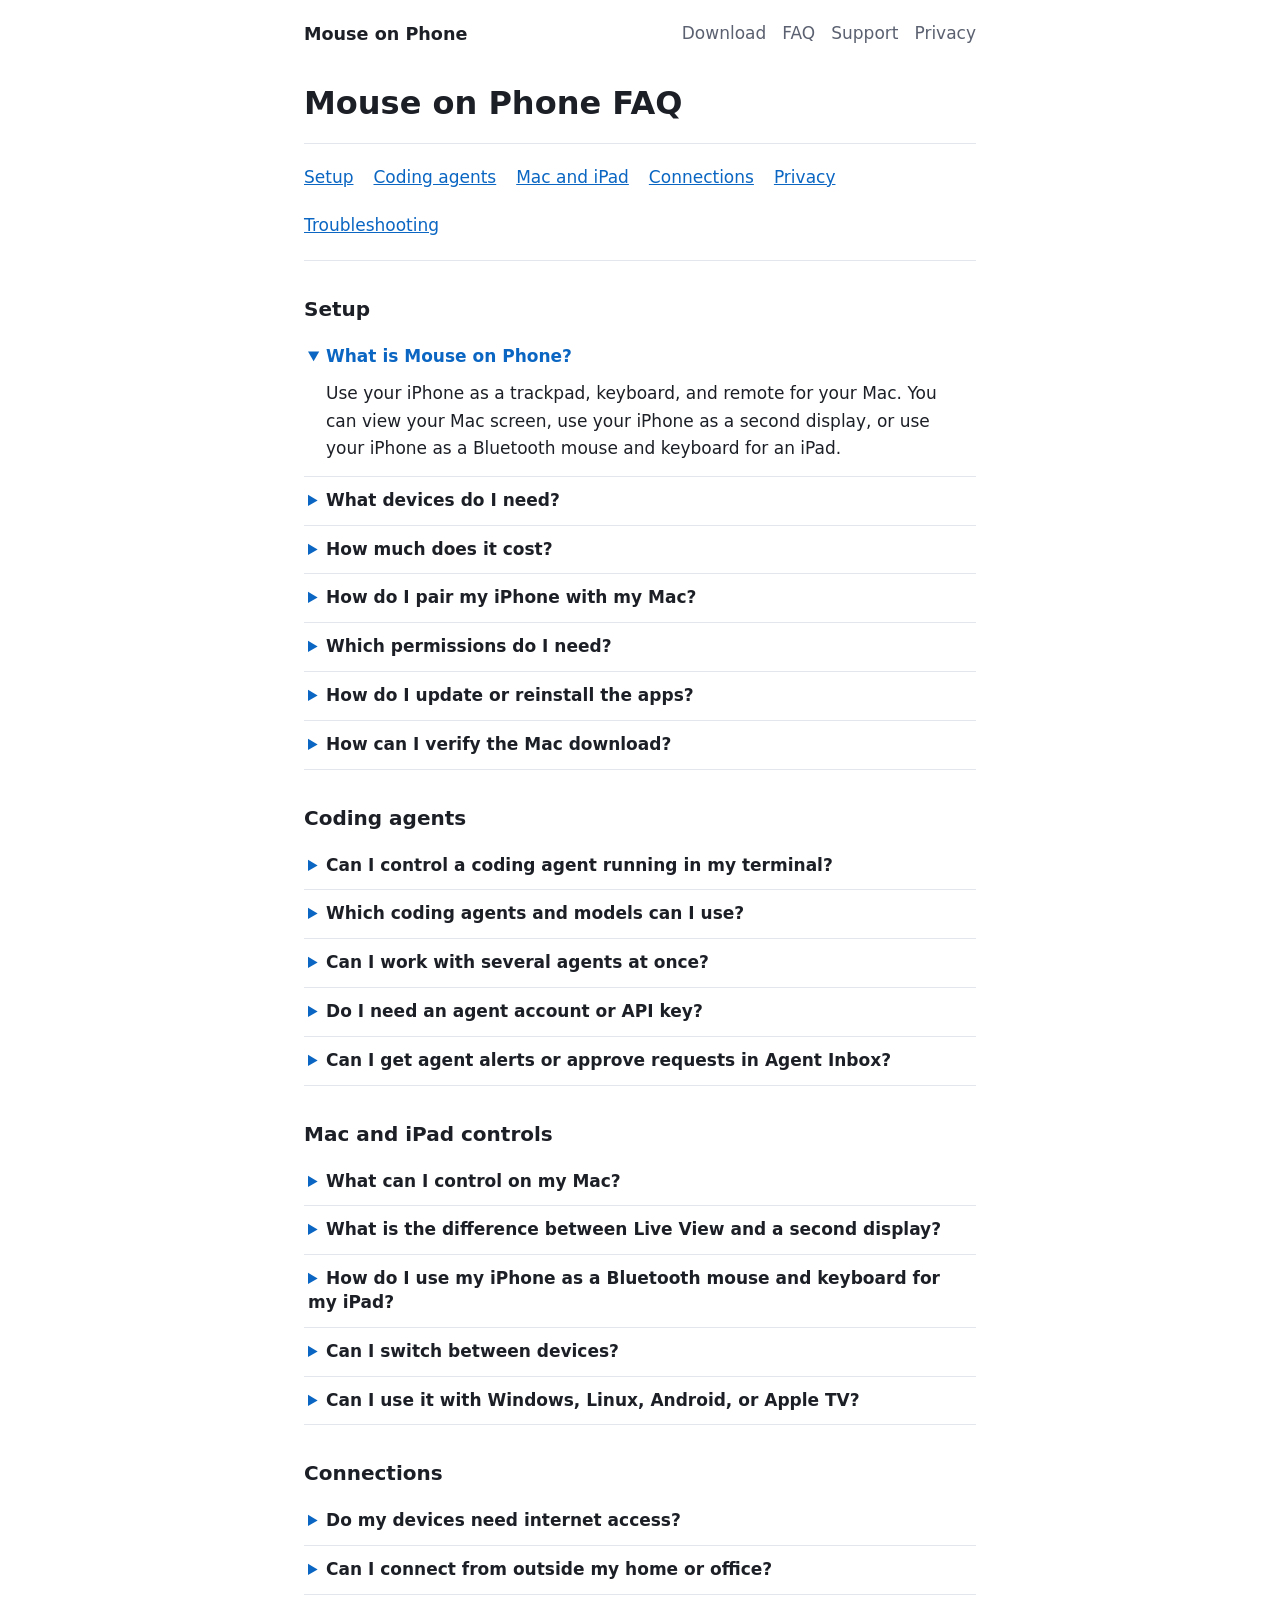
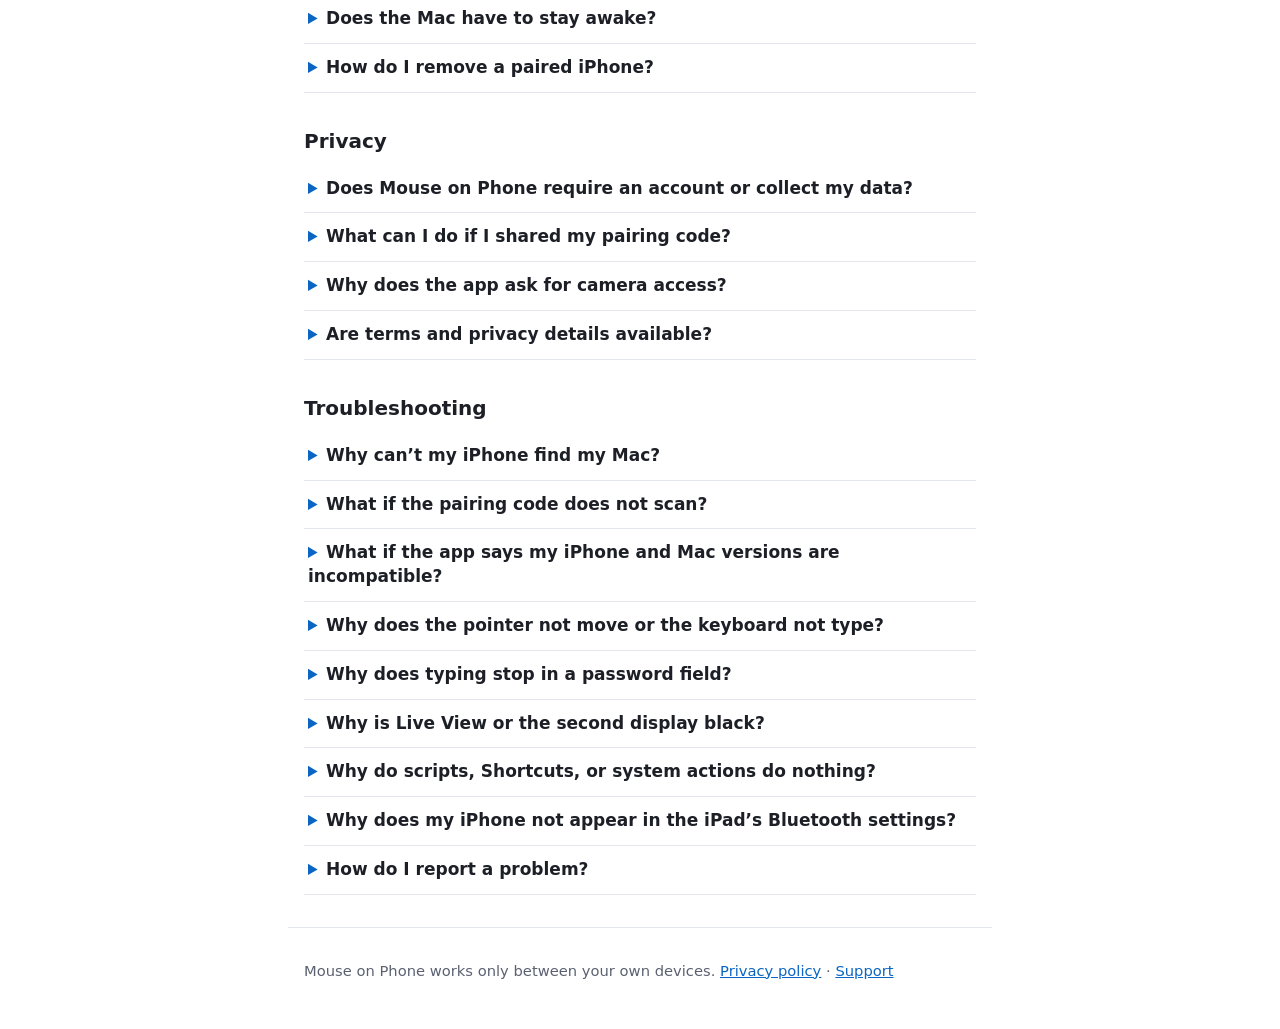
==== faq/index.html @ 0afcb27a "Publish Mouse on Phone FAQ" ====
<!doctype html>
<html lang="en">
<head>
<meta charset="utf-8">
<meta name="viewport" content="width=device-width, initial-scale=1">
<title>FAQ · Mouse on Phone</title>
<link rel="stylesheet" href="../style.css">
</head>
<body>
<header class="top">
  <a class="brand" href="../">Mouse on Phone</a>
  <nav aria-label="Site">
    <a href="../#download">Download</a>
    <a href="../faq/">FAQ</a>
    <a href="../support/">Support</a>
    <a href="../privacy/">Privacy</a>
  </nav>
</header>
<main>
<section id="mouse-on-phone-faq" class="faq">
<h1>Mouse on Phone FAQ</h1>
<nav class="faq-topics" aria-label="FAQ topics">
<a href="#setup">Setup</a> <a href="#agents">Coding agents</a> <a href="#controls">Mac and iPad</a> <a href="#network">Connections</a> <a href="#privacy">Privacy</a> <a href="#help">Troubleshooting</a>
</nav>
<h2 id="setup">Setup</h2>
<details open>
<summary>
What is Mouse on Phone?
</summary>
<p>Use your iPhone as a trackpad, keyboard, and remote for your Mac. You can view your Mac screen, use your iPhone as a second display, or use your iPhone as a Bluetooth mouse and keyboard for an iPad.</p>
</details>
<details>
<summary>
What devices do I need?
</summary>
<p>For Mac control, use an iPhone with iOS 16 or later and a Mac with macOS 14 or later. Install <a href="https://apps.apple.com/app/id6824015332">the iPhone app</a> and the <a href="https://github.com/thribhu/phonepad-downloads/releases/latest/download/Mouse-on-Phone.zip">Mac companion</a>. For iPad control, install Mouse on Phone on the iPhone and iPad and pair them over Bluetooth. This setup works without a Mac.</p>
</details>
<details>
<summary>
How much does it cost?
</summary>
<p>The iPhone app is a one-time App Store purchase. See the <a href="https://apps.apple.com/app/id6824015332">App Store listing</a> for your local price. The Mac companion is a free download.</p>
</details>
<details>
<summary>
How do I pair my iPhone with my Mac?
</summary>
<ol type="1">
<li>Put the iPhone and Mac on the same Wi-Fi network. Keep the Mac awake.</li>
<li>Open the Mac download, move <strong>Mouse on Phone</strong> to <strong>Applications</strong>, and open it.</li>
<li>In the Mac app, click <strong>Pair New iPhone</strong>.</li>
<li>In the iPhone app, tap <strong>Scan Pairing Code</strong> and scan the code shown on your Mac.</li>
</ol>
</details>
<details>
<summary>
Which permissions do I need?
</summary>
<p>Allow <strong>Local Network</strong> on your iPhone for Mac connections and <strong>Camera</strong> to scan the pairing code. Allow <strong>Accessibility</strong> on your Mac for pointer and keyboard control. Allow <strong>Screen &amp; System Audio Recording</strong> for Live View and the second display. If you use iPad control, allow Bluetooth.</p>
</details>
<details>
<summary>
How do I update or reinstall the apps?
</summary>
<p>On your iPhone, use the App Store. Download the app again with the Apple Account you used to buy it. For the Mac, check the <a href="https://github.com/thribhu/phonepad-downloads/releases">release history</a> and install the new companion in Applications.</p>
</details>
<details>
<summary>
How can I verify the Mac download?
</summary>
<p>Use the <a href="https://github.com/thribhu/phonepad-downloads/releases/latest/download/Mouse-on-Phone.zip">Mac download on this site</a>. The developer signs the app and Apple notarizes it. To check the zip, run <code>shasum -a 256 Mouse-on-Phone.zip</code> in the folder where you saved it. Compare the result with the SHA-256 checksum on the <a href="https://github.com/thribhu/phonepad-downloads/releases">release page</a>.</p>
</details>
<h2 id="agents">Coding agents</h2>
<details>
<summary>
Can I control a coding agent running in my terminal?
</summary>
<p>Yes. Start your agent on the Mac. On your iPhone, open <strong>Mirror Display</strong> from the trackpad’s display menu to see your Mac and use the keyboard. Tap the terminal window before you type. You can read the output, send a follow-up, or answer a prompt in the same session.</p>
</details>
<details>
<summary>
Which coding agents and models can I use?
</summary>
<p>You can control the terminal session of any coding agent you can run on your Mac, including Codex, Claude Code, Gemini CLI, OpenCode, Grok, or a custom command-line agent. The agent uses its own local or cloud model and its usual settings. Mouse on Phone sends your input to the Mac terminal.</p>
</details>
<details>
<summary>
Can I work with several agents at once?
</summary>
<p>Yes. Run agents in separate terminal windows or tabs on your Mac. Use the trackpad or Mirror Display to select the session you want. You can ask one agent to write a change and another to review it.</p>
</details>
<details>
<summary>
Do I need an agent account or API key?
</summary>
<p>Mouse on Phone requires no sign-up. Set up each agent on your Mac as you normally would. If the agent needs a subscription, account, or API key, use that agent’s own setup.</p>
</details>
<details>
<summary>
Can I get agent alerts or approve requests in Agent Inbox?
</summary>
<p>Agent Inbox and closed-app agent alerts are in development. In test builds, direct actions depend on what the agent and session support. With the public release, use Mirror Display and the keyboard to respond to a request in your Mac terminal.</p>
</details>
<h2 id="controls">Mac and iPad controls</h2>
<details>
<summary>
What can I control on my Mac?
</summary>
<p>Move the pointer, click, scroll, zoom, type, use keyboard shortcuts, and adjust media playback. Mac controls also give you access to apps, menus, and custom panels. You can enable additional actions, such as scripts and Shortcuts, in the Mac app.</p>
</details>
<details>
<summary>
What is the difference between Live View and a second display?
</summary>
<p>Open <strong>Controls → Live View</strong> to see your Mac screen, a window, or a region. Use the trackpad’s display menu to open <strong>Extend Display</strong> and move a window to your iPhone, or <strong>Mirror Display</strong> to see your existing desktop with keyboard controls.</p>
</details>
<details>
<summary>
How do I use my iPhone as a Bluetooth mouse and keyboard for my iPad?
</summary>
<ol type="1">
<li>On your iPhone, open Mouse on Phone and tap <strong>Control an iPad over Bluetooth</strong>.</li>
<li>On your iPad, open Mouse on Phone and choose <strong>Control This iPad → Use an iPhone as the Trackpad</strong>.</li>
<li>Select your iPhone in the app and accept the pairing request on both devices.</li>
</ol>
<p>You can point, click, scroll, type, and use media keys. iPad multi-finger trackpad gestures require an Apple trackpad.</p>
</details>
<details>
<summary>
Can I switch between devices?
</summary>
<p>Yes. Pair each Mac separately. Use the <strong>Devices</strong> button by <strong>Settings</strong> on the iPhone trackpad to switch between Macs and connected iPads. When multiple iPads are connected, your input goes to the one you select.</p>
</details>
<details>
<summary>
Can I use it with Windows, Linux, Android, or Apple TV?
</summary>
<p>The public app supports Mac control and Bluetooth control of an iPad. Windows, Linux, Android, and Apple TV control are outside the public release.</p>
</details>
<h2 id="network">Connections</h2>
<details>
<summary>
Do my devices need internet access?
</summary>
<p>For Mac control, the iPhone and Mac must be able to reach each other on the same local network. That connection does not require internet access. Downloads and cloud-based coding agents can still need internet. For iPad control, use Bluetooth.</p>
</details>
<details>
<summary>
Can I connect from outside my home or office?
</summary>
<p>The supported Mac setup uses the same local network. Use both devices on that network when you need to view or control the Mac.</p>
</details>
<details>
<summary>
Does the Mac have to stay awake?
</summary>
<p>Yes. Keep the Mac awake and connected to the network while you use the app. If your Mac goes to sleep when you close its lid, reconnect after you wake it.</p>
</details>
<details>
<summary>
How do I remove a paired iPhone?
</summary>
<p>Open Mouse on Phone on the Mac and click <strong>Revoke</strong> next to the iPhone. If you want to connect it later, click <strong>Pair New iPhone</strong> to generate a new code.</p>
</details>
<h2 id="privacy">Privacy</h2>
<details>
<summary>
Does Mouse on Phone require an account or collect my data?
</summary>
<p>You do not need a Mouse on Phone account. The public release has no ads, analytics, or cross-app tracking. Your keyboard input and Mac screen images travel over an encrypted connection between your paired devices. Crash reports stay on your device until you choose to share them. Read the <a href="../privacy/">privacy policy</a> for details.</p>
</details>
<details>
<summary>
What can I do if I shared my pairing code?
</summary>
<p>Pair your own devices in person. If someone used your code to pair a device, open Mouse on Phone on your Mac and click <strong>Revoke</strong> next to that device.</p>
</details>
<details>
<summary>
Why does the app ask for camera access?
</summary>
<p>The iPhone camera scans the pairing QR code. The app does not store those camera images.</p>
</details>
<details>
<summary>
Are terms and privacy details available?
</summary>
<p>Read <a href="https://www.apple.com/legal/internet-services/itunes/dev/stdeula/">Apple’s standard App Store license</a> and the <a href="../privacy/">Mouse on Phone privacy policy</a>.</p>
</details>
<h2 id="help">Troubleshooting</h2>
<details>
<summary>
Why can’t my iPhone find my Mac?
</summary>
<p>Open Mouse on Phone on your Mac and keep it awake. Put both devices on the same Wi-Fi network. On your iPhone, go to <strong>Settings → Privacy &amp; Security → Local Network</strong> and turn on Mouse on Phone. If you are on guest Wi-Fi, try a network that lets devices communicate with each other.</p>
</details>
<details>
<summary>
What if the pairing code does not scan?
</summary>
<p>On your iPhone, allow camera access for Mouse on Phone. On your Mac, click <strong>Pair New iPhone</strong> for a fresh code. Scan the new code while both devices are on the same Wi-Fi network.</p>
</details>
<details>
<summary>
What if the app says my iPhone and Mac versions are incompatible?
</summary>
<p>Follow the message to update the app on the device it names. Get the iPhone update from the <a href="https://apps.apple.com/app/id6824015332">App Store</a> or the Mac update from the <a href="https://github.com/thribhu/phonepad-downloads/releases/latest/download/Mouse-on-Phone.zip">website download</a>. Reopen both apps and try to connect again.</p>
</details>
<details>
<summary>
Why does the pointer not move or the keyboard not type?
</summary>
<p>On your Mac, open <strong>System Settings → Privacy &amp; Security → Accessibility</strong> and turn on Mouse on Phone. If it is already on, turn it off and back on, then reopen the Mac app. If the app offers <strong>Restart Mouse on Phone</strong>, click it. For typing, click the text field or terminal on your Mac before using the keyboard.</p>
</details>
<details>
<summary>
Why does typing stop in a password field?
</summary>
<p>macOS can block remote keyboard input while secure keyboard entry is active. Type the password on your Mac, then return to the iPhone keyboard.</p>
</details>
<details>
<summary>
Why is Live View or the second display black?
</summary>
<p>On your Mac, open <strong>System Settings → Privacy &amp; Security → Screen &amp; System Audio Recording</strong>, turn on Mouse on Phone, and reopen the app.</p>
</details>
<details>
<summary>
Why do scripts, Shortcuts, or system actions do nothing?
</summary>
<p>Enable the actions you want in Mouse on Phone on your Mac. If macOS asks for permission to control System Events, allow it for the action you are trying to use.</p>
</details>
<details>
<summary>
Why does my iPhone not appear in the iPad’s Bluetooth settings?
</summary>
<p>Start pairing in Mouse on Phone on both devices. The iPhone appears in the app’s device list on your iPad. Turn on Bluetooth on both devices and accept the pairing request when it appears.</p>
</details>
<details>
<summary>
How do I report a problem?
</summary>
<p>Open <strong>Help</strong> in Mouse on Phone or read the <a href="../support/">support guide</a>. If you still need help, <a href="https://github.com/thribhu/phonepad-downloads/issues">open a GitHub issue</a> with the device models, operating system versions, and steps to reproduce the problem. If the app recorded a crash, you can share the report from <strong>Settings → Help → Share Crash Reports</strong>.</p>
</details>
</section>
</main>
<footer class="foot">
  <p>Mouse on Phone works only between your own devices. <a href="../privacy/">Privacy policy</a> · <a href="../support/">Support</a></p>
</footer>
</body>
</html>
---- style.css ----
:root {
  --bg: #ffffff; --fg: #1c1f26; --muted: #5b6170; --accent: #0a66c2;
  --line: #e3e6ec; --panel: #f4f6f9; --button-fg: #ffffff;
  color-scheme: light dark;
}
@media (prefers-color-scheme: dark) {
  :root:not([data-theme="light"]) {
    --bg: #16181d; --fg: #eef0f4; --muted: #a7adba; --accent: #6cb4ff;
    --line: #2a2e37; --panel: #1e2128; --button-fg: #0d0f13;
  }
}
:root[data-theme="dark"] {
  --bg: #16181d; --fg: #eef0f4; --muted: #a7adba; --accent: #6cb4ff;
  --line: #2a2e37; --panel: #1e2128; --button-fg: #0d0f13;
}
* { box-sizing: border-box; }
body {
  margin: 0; background: var(--bg); color: var(--fg);
  font: 17px/1.6 -apple-system, BlinkMacSystemFont, "Segoe UI", system-ui, sans-serif;
}
a { color: var(--accent); }
main, .top, .foot { max-width: 44rem; margin: 0 auto; padding: 0 16px; }
.top { display: flex; flex-wrap: wrap; align-items: center; justify-content: space-between; gap: 8px; padding-top: 20px; padding-bottom: 12px; }
.brand { font-weight: 700; color: var(--fg); text-decoration: none; font-size: 1.1rem; }
.top nav { display: flex; flex-wrap: wrap; gap: 16px; }
.top nav a { color: var(--muted); text-decoration: none; }
.top nav a:hover, .top nav a:focus-visible { color: var(--fg); text-decoration: underline; }
main { padding-bottom: 32px; }
h1 { font-size: 2rem; line-height: 1.2; margin: 24px 0 8px; }
h2 { font-size: 1.25rem; margin: 32px 0 8px; }
p, li { overflow-wrap: break-word; }
.download { background: var(--panel); border: 1px solid var(--line); border-radius: 14px; padding: 20px; margin: 24px 0 8px; }
.download .note { color: var(--muted); font-size: 0.92rem; margin: 14px 0 0; }
.button {
  display: inline-block; margin: 0 8px 8px 0; padding: 12px 20px; border-radius: 999px;
  background: var(--accent); color: var(--button-fg); font-weight: 600; text-decoration: none;
}
.button.secondary { background: transparent; color: var(--accent); border: 1.5px solid var(--accent); }
.button:focus-visible, .top a:focus-visible { outline: 3px solid var(--accent); outline-offset: 3px; }
.foot { color: var(--muted); font-size: 0.92rem; border-top: 1px solid var(--line); padding-top: 16px; padding-bottom: 32px; }
@media (max-width: 480px) { h1 { font-size: 1.7rem; } }
table { width: 100%; border-collapse: collapse; margin: 16px 0; font-size: 0.92rem; }
th, td { text-align: left; vertical-align: top; padding: 8px 6px; border-bottom: 1px solid var(--line); overflow-wrap: anywhere; }
th { color: var(--muted); font-weight: 600; }
.faq-topics {
  display: flex; flex-wrap: wrap; gap: 4px 20px;
  margin: 20px 0 32px; padding: 12px 0;
  border-block: 1px solid var(--line);
}
.faq-topics a { display: inline-flex; align-items: center; min-height: 44px; }
.faq h2 { scroll-margin-block-start: 20px; }
.faq details { border-bottom: 1px solid var(--line); }
.faq summary {
  cursor: pointer; min-height: 44px; padding: 12px 4px;
  font-weight: 600; line-height: 1.4;
}
.faq summary::marker { color: var(--accent); }
.faq summary:hover, .faq details[open] > summary { color: var(--accent); }
.faq summary:focus-visible, .faq a:focus-visible {
  outline: 2px solid var(--accent); outline-offset: 2px;
}
.faq details > :not(summary) { margin: 0 4px 14px 22px; }
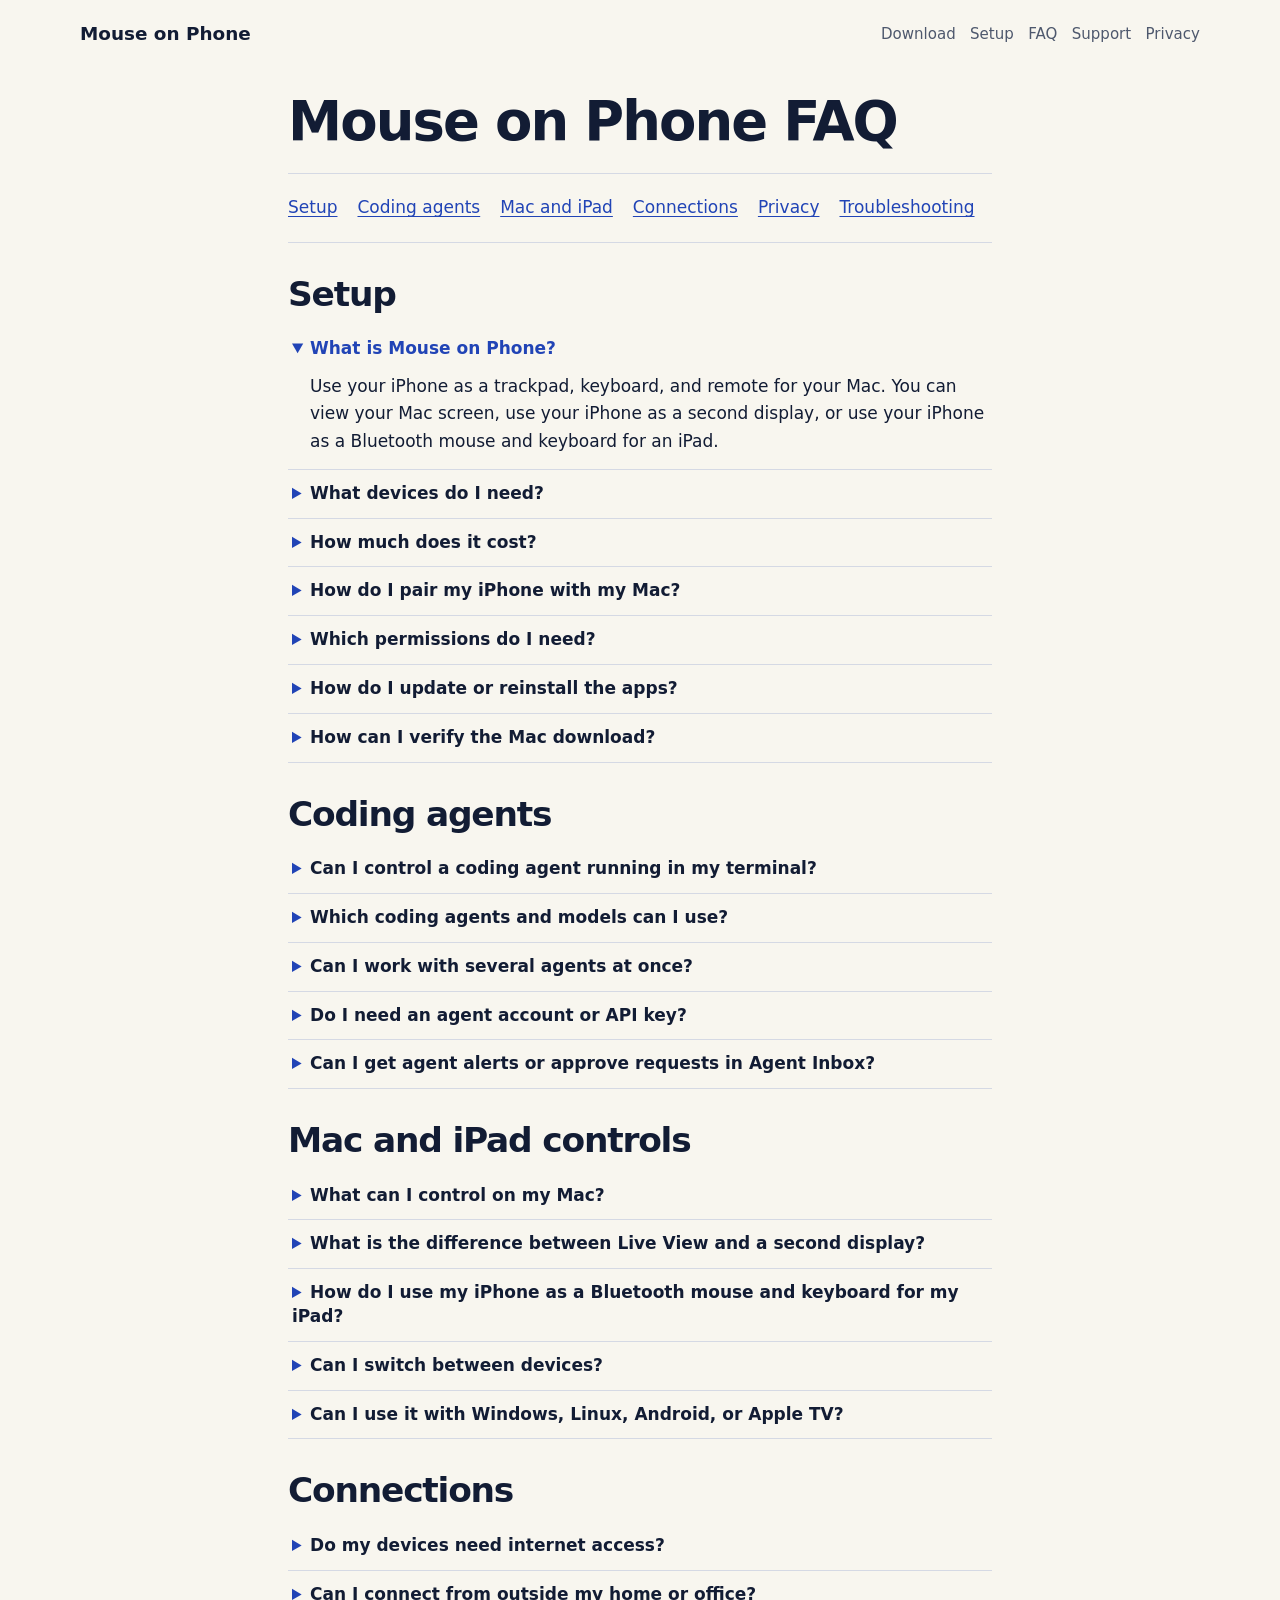
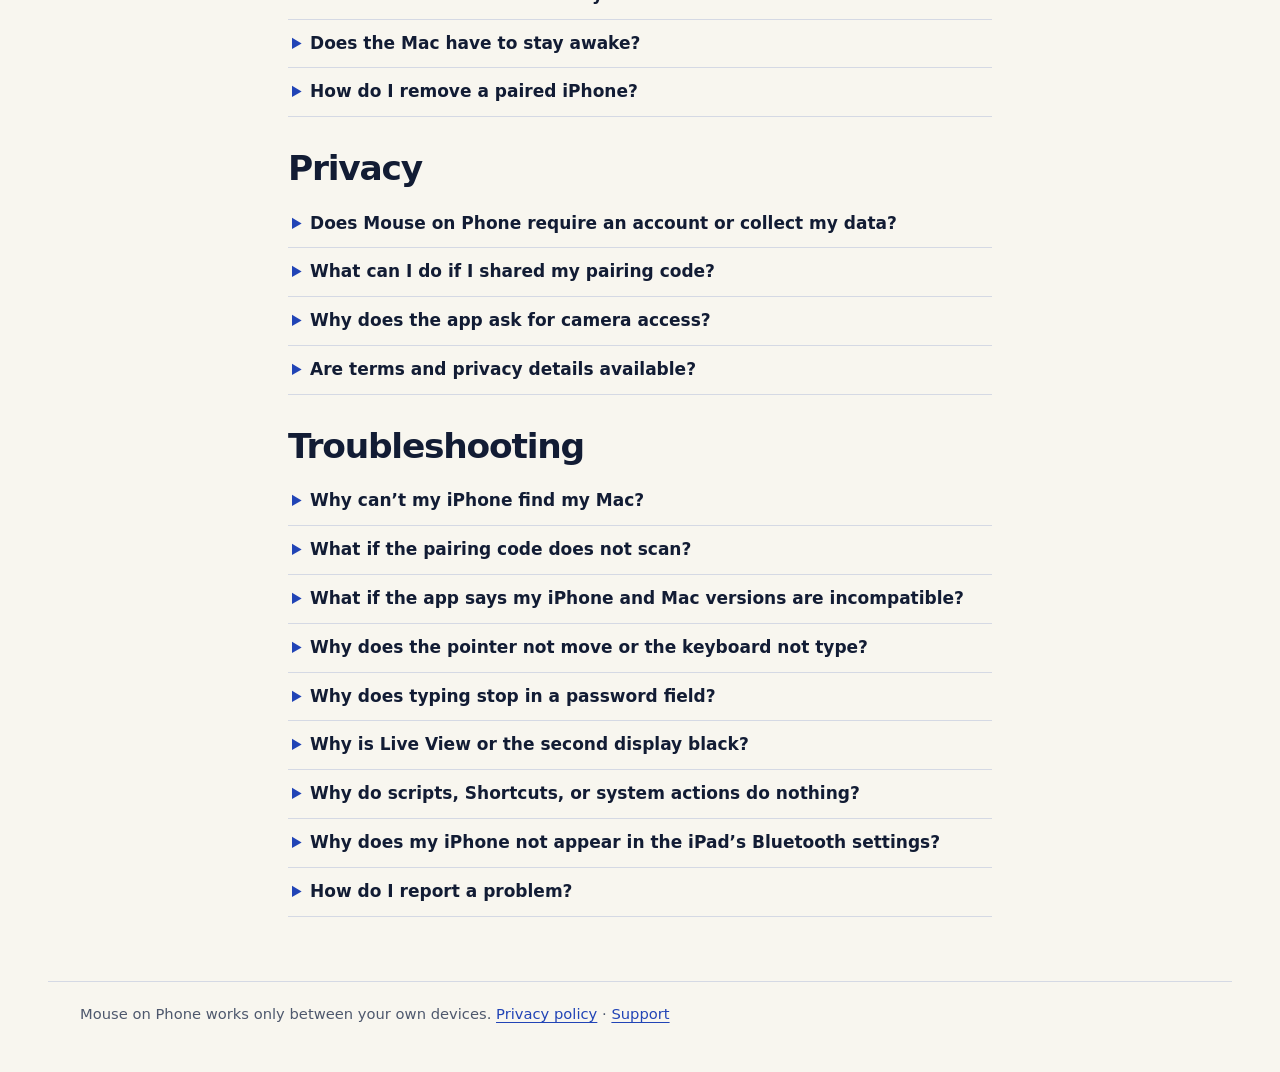
==== commit d9ab02a0: "Publish Mouse on Phone website refresh" ====
--- a/faq/index.html
+++ b/faq/index.html
@@ -11,12 +11,13 @@
   <a class="brand" href="../">Mouse on Phone</a>
   <nav aria-label="Site">
     <a href="../#download">Download</a>
+    <a href="../#setup">Setup</a>
     <a href="../faq/">FAQ</a>
     <a href="../support/">Support</a>
     <a href="../privacy/">Privacy</a>
   </nav>
 </header>
-<main>
+<main class="document">
 <section id="mouse-on-phone-faq" class="faq">
 <h1>Mouse on Phone FAQ</h1>
 <nav class="faq-topics" aria-label="FAQ topics">
@@ -148,7 +149,7 @@
 <summary>
 Can I connect from outside my home or office?
 </summary>
-<p>The supported Mac setup uses the same local network. Use both devices on that network when you need to view or control the Mac.</p>
+<p>The public release uses the same local network. If you have compatible iPhone and Mac beta builds, follow the <a href="../#remote-setup">Tailscale remote setup guide</a> to test a connection from a different network.</p>
 </details>
 <details>
 <summary>
--- a/style.css
+++ b/style.css
@@ -1,44 +1,111 @@
 :root {
-  --bg: #ffffff; --fg: #1c1f26; --muted: #5b6170; --accent: #0a66c2;
-  --line: #e3e6ec; --panel: #f4f6f9; --button-fg: #ffffff;
+  --bg: #f8f6ef;
+  --fg: #121c34;
+  --muted: #4e586d;
+  --accent: #2144b6;
+  --line: #d5d9e4;
+  --panel: #eeece4;
+  --tint: #e7ecfb;
+  --hero: #2144b6;
+  --hero-fg: #fffdf5;
+  --hero-muted: #e1e9ff;
+  --gutter: clamp(1rem, 3vw, 2rem);
   color-scheme: light dark;
 }
 @media (prefers-color-scheme: dark) {
   :root:not([data-theme="light"]) {
-    --bg: #16181d; --fg: #eef0f4; --muted: #a7adba; --accent: #6cb4ff;
-    --line: #2a2e37; --panel: #1e2128; --button-fg: #0d0f13;
+    --bg: #111a2d; --fg: #f3f3fb; --muted: #b8c1d5; --accent: #a9bfff;
+    --line: #3b465f; --panel: #1b2740; --tint: #202f53;
   }
 }
 :root[data-theme="dark"] {
-  --bg: #16181d; --fg: #eef0f4; --muted: #a7adba; --accent: #6cb4ff;
-  --line: #2a2e37; --panel: #1e2128; --button-fg: #0d0f13;
+  --bg: #111a2d; --fg: #f3f3fb; --muted: #b8c1d5; --accent: #a9bfff;
+  --line: #3b465f; --panel: #1b2740; --tint: #202f53;
 }
 * { box-sizing: border-box; }
 body {
   margin: 0; background: var(--bg); color: var(--fg);
   font: 17px/1.6 -apple-system, BlinkMacSystemFont, "Segoe UI", system-ui, sans-serif;
 }
-a { color: var(--accent); }
-main, .top, .foot { max-width: 44rem; margin: 0 auto; padding: 0 16px; }
-.top { display: flex; flex-wrap: wrap; align-items: center; justify-content: space-between; gap: 8px; padding-top: 20px; padding-bottom: 12px; }
-.brand { font-weight: 700; color: var(--fg); text-decoration: none; font-size: 1.1rem; }
-.top nav { display: flex; flex-wrap: wrap; gap: 16px; }
-.top nav a { color: var(--muted); text-decoration: none; }
-.top nav a:hover, .top nav a:focus-visible { color: var(--fg); text-decoration: underline; }
-main { padding-bottom: 32px; }
-h1 { font-size: 2rem; line-height: 1.2; margin: 24px 0 8px; }
-h2 { font-size: 1.25rem; margin: 32px 0 8px; }
+a { color: var(--accent); text-underline-offset: .18em; }
+:is(a, summary):focus-visible { outline: 2px solid var(--accent); outline-offset: 3px; }
+.top, .foot, main { max-width: 74rem; margin: 0 auto; padding-inline: var(--gutter); }
+.top {
+  display: flex; flex-wrap: wrap; align-items: center; justify-content: space-between;
+  gap: 0 1.5rem; padding-block: .75rem;
+}
+.brand { font-weight: 750; color: var(--fg); text-decoration: none; font-size: 1.15rem; }
+.top nav { display: flex; flex-wrap: wrap; gap: 0 .9rem; }
+.top nav a {
+  display: inline-flex; align-items: center; min-height: 44px;
+  color: var(--muted); font-size: .94rem; text-decoration: none;
+}
+.top nav a:hover, .top nav a:focus-visible { color: var(--accent); text-decoration: underline; }
+main { padding-bottom: clamp(2rem, 5vw, 4rem); }
+main.document { max-width: 48rem; }
+h1, h2, h3 { line-height: 1.12; letter-spacing: -.035em; }
+h1 { font-size: clamp(2.1rem, 5vw, 3.4rem); margin: 1.5rem 0 1rem; }
+h2 { font-size: clamp(1.55rem, 3vw, 2.15rem); margin: 2rem 0 .75rem; }
+h3 { font-size: 1.25rem; margin: 1.5rem 0 .65rem; }
 p, li { overflow-wrap: break-word; }
-.download { background: var(--panel); border: 1px solid var(--line); border-radius: 14px; padding: 20px; margin: 24px 0 8px; }
-.download .note { color: var(--muted); font-size: 0.92rem; margin: 14px 0 0; }
+p { margin: 0 0 1em; }
+.hero {
+  display: grid; grid-template-columns: minmax(0, 1.5fr) minmax(0, 1fr);
+  align-items: center; gap: clamp(1.5rem, 5vw, 4rem);
+  padding: clamp(1.35rem, 5vw, 4.5rem);
+  border-radius: 1.4rem; background: var(--hero); color: var(--hero-fg);
+}
+.hero h1 {
+  max-width: 13ch; margin: 0 0 1.35rem;
+  font-size: clamp(2.65rem, 6vw, 5.2rem);
+  letter-spacing: -.04em; line-height: 1.01; text-wrap: balance;
+}
+.hero-lead { max-width: 38ch; color: var(--hero-muted); font-size: clamp(1rem, 2vw, 1.22rem); }
+.hero-actions { display: flex; flex-wrap: wrap; gap: .75rem; margin: 1.6rem 0 1rem; }
 .button {
-  display: inline-block; margin: 0 8px 8px 0; padding: 12px 20px; border-radius: 999px;
-  background: var(--accent); color: var(--button-fg); font-weight: 600; text-decoration: none;
+  display: inline-flex; justify-content: center; align-items: center; min-height: 48px;
+  padding: .65rem 1.1rem; border: 1px solid var(--hero-fg); border-radius: .65rem;
+  background: var(--hero-fg); color: #15368f; font-weight: 700; text-decoration: none;
 }
-.button.secondary { background: transparent; color: var(--accent); border: 1.5px solid var(--accent); }
-.button:focus-visible, .top a:focus-visible { outline: 3px solid var(--accent); outline-offset: 3px; }
-.foot { color: var(--muted); font-size: 0.92rem; border-top: 1px solid var(--line); padding-top: 16px; padding-bottom: 32px; }
-@media (max-width: 480px) { h1 { font-size: 1.7rem; } }
+.button.secondary { background: transparent; color: var(--hero-fg); }
+.button:hover { text-decoration: underline; }
+.hero a:focus-visible { outline-color: var(--hero-fg); }
+.hero-releases { margin: 0; color: var(--hero-muted); font-size: .875rem; }
+.hero-releases a, .hero-preview figcaption a { color: var(--hero-fg); }
+.hero-preview { width: min(100%, 16rem); margin: 0 auto; }
+.hero-preview figcaption { margin-top: .65rem; text-align: center; font-size: .875rem; }
+.hero-preview > a, .screenshot-grid a { display: block; border-radius: .75rem; overflow: hidden; }
+.hero-preview img, .screenshot-grid img { display: block; width: 100%; height: auto; }
+.home-section { margin: clamp(2.2rem, 5vw, 4.4rem) 0 0; scroll-margin-block-start: 1.25rem; }
+.home-section > h2 { margin-top: 0; }
+.home-section > p { max-width: 70ch; }
+.install-grid { display: grid; grid-template-columns: repeat(2, minmax(0, 1fr)); gap: 1rem; margin: 1.25rem 0; }
+.install-step, .remote-setup {
+  padding: clamp(1rem, 3vw, 1.75rem); border: 1px solid var(--line); border-radius: 1rem;
+}
+.install-step { background: var(--panel); }
+.install-step h3 { margin-top: 0; }
+.install-step ol, .remote-setup ol { padding-left: 1.35rem; }
+.install-step ol { margin-bottom: 0; }
+.install-step li + li, .remote-setup li + li { margin-top: .45rem; }
+.remote-setup { background: var(--tint); }
+.remote-setup p:last-child { margin-bottom: 0; }
+.screenshot-grid {
+  display: grid; grid-template-columns: repeat(3, minmax(0, 1fr)); gap: clamp(.6rem, 2vw, 1.2rem);
+  list-style: none; padding: 0; margin: 1.25rem 0 0;
+}
+.screenshot-grid a { border: 1px solid var(--line); }
+.screenshot-grid a:hover { border-color: var(--accent); }
+.foot { color: var(--muted); font-size: .92rem; border-top: 1px solid var(--line); padding-block: 1.25rem 2rem; }
+@media (max-width: 44rem) {
+  .hero, .install-grid { grid-template-columns: 1fr; }
+  .hero h1 { font-size: clamp(2.65rem, 9vw, 4rem); }
+  .hero-preview { width: min(100%, 15rem); }
+  .screenshot-grid { grid-template-columns: repeat(2, minmax(0, 1fr)); }
+}
+@media (max-width: 27rem) {
+  .hero-actions .button { width: 100%; }
+}
 table { width: 100%; border-collapse: collapse; margin: 16px 0; font-size: 0.92rem; }
 th, td { text-align: left; vertical-align: top; padding: 8px 6px; border-bottom: 1px solid var(--line); overflow-wrap: anywhere; }
 th { color: var(--muted); font-weight: 600; }
@@ -56,7 +123,4 @@
 }
 .faq summary::marker { color: var(--accent); }
 .faq summary:hover, .faq details[open] > summary { color: var(--accent); }
-.faq summary:focus-visible, .faq a:focus-visible {
-  outline: 2px solid var(--accent); outline-offset: 2px;
-}
 .faq details > :not(summary) { margin: 0 4px 14px 22px; }
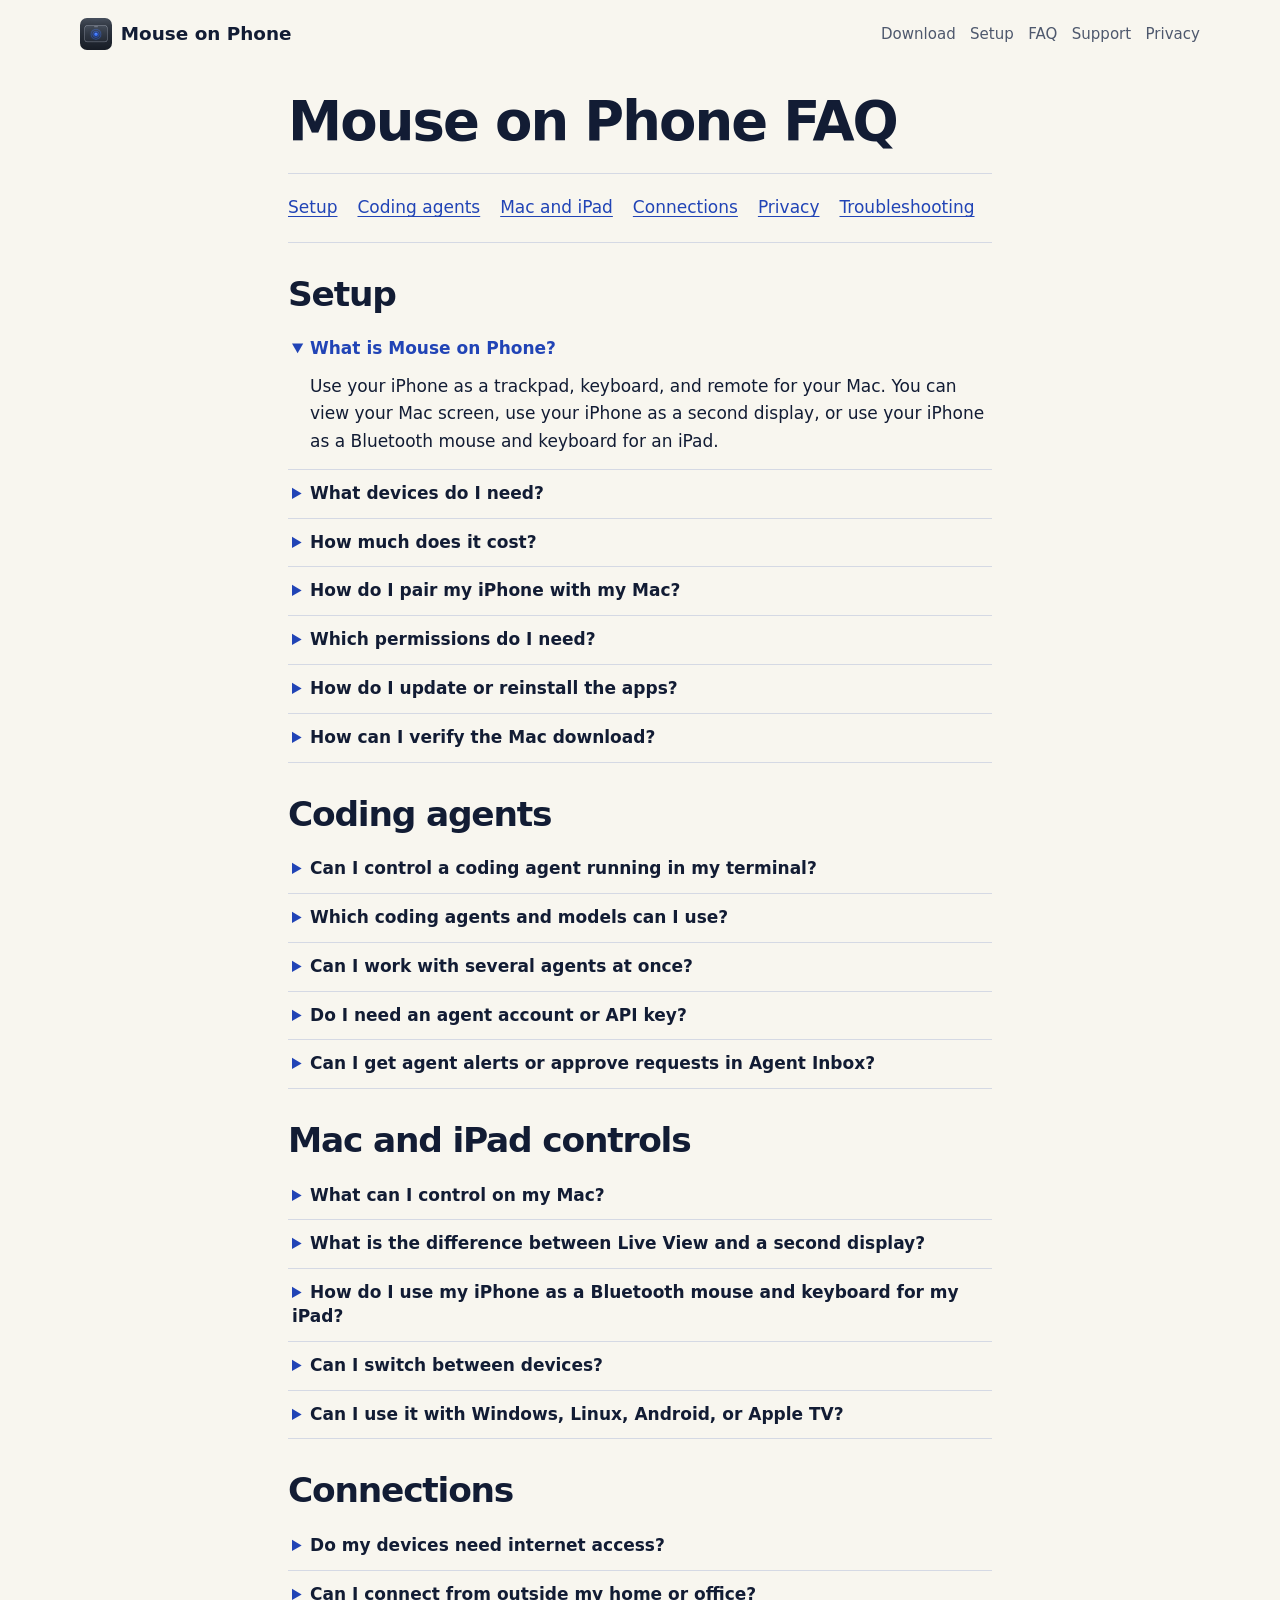
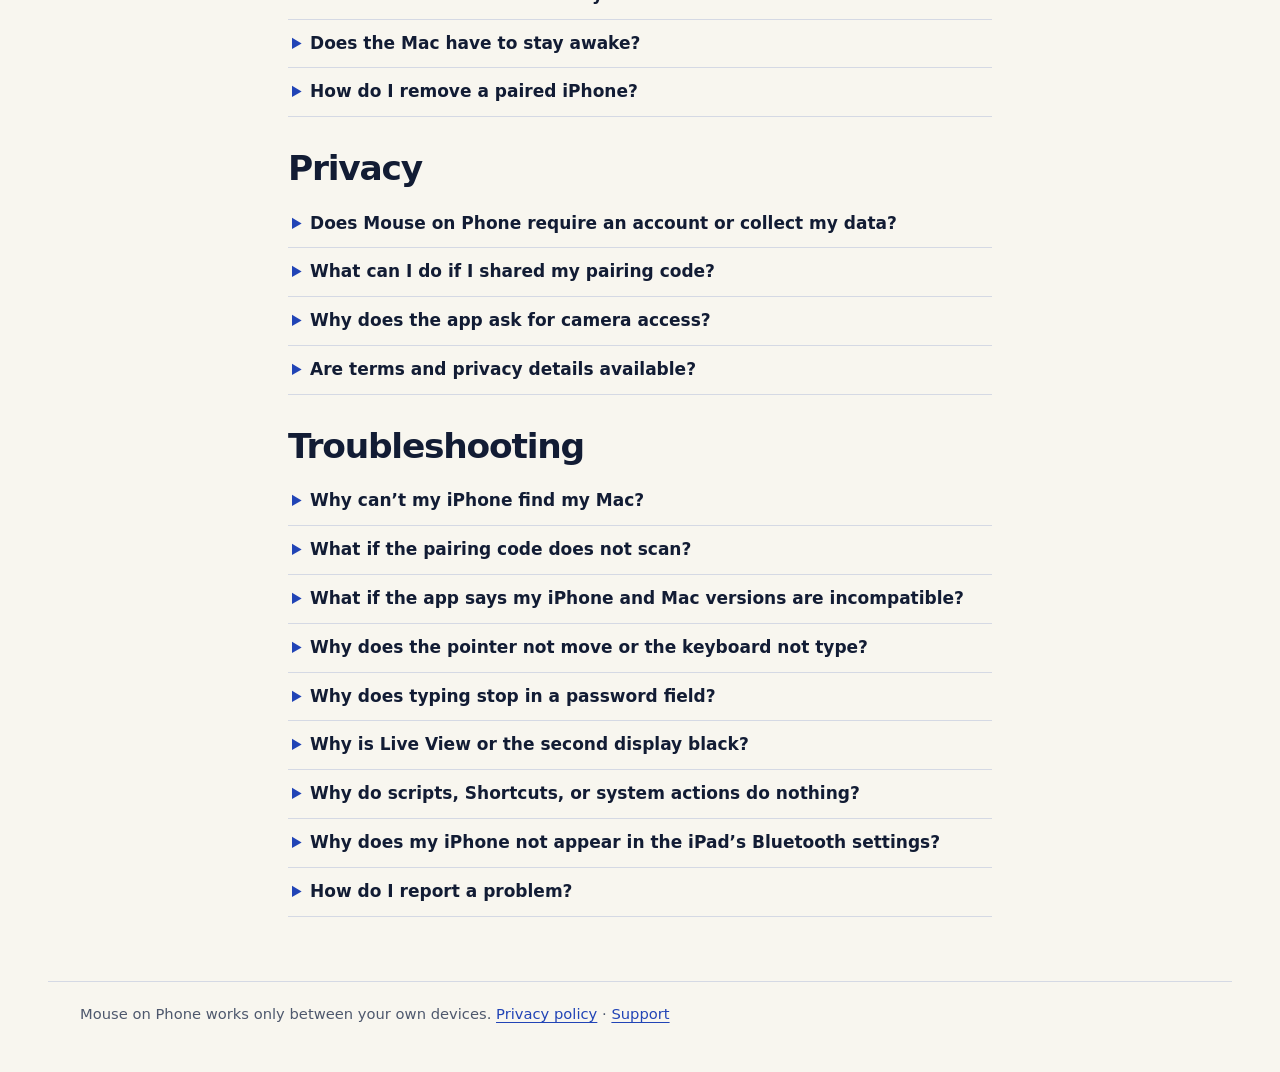
==== commit f9fec408: "Publish the Mouse on Phone logo and guide fixes" ====
--- a/faq/index.html
+++ b/faq/index.html
@@ -4,11 +4,15 @@
 <meta charset="utf-8">
 <meta name="viewport" content="width=device-width, initial-scale=1">
 <title>FAQ · Mouse on Phone</title>
+<link rel="icon" type="image/png" href="../app-icon.png">
 <link rel="stylesheet" href="../style.css">
 </head>
 <body>
 <header class="top">
-  <a class="brand" href="../">Mouse on Phone</a>
+  <a class="brand" href="../">
+    <img src="../app-icon.png" width="32" height="32" alt="">
+    Mouse on Phone
+  </a>
   <nav aria-label="Site">
     <a href="../#download">Download</a>
     <a href="../#setup">Setup</a>
--- a/style.css
+++ b/style.css
@@ -34,7 +34,8 @@
   display: flex; flex-wrap: wrap; align-items: center; justify-content: space-between;
   gap: 0 1.5rem; padding-block: .75rem;
 }
-.brand { font-weight: 750; color: var(--fg); text-decoration: none; font-size: 1.15rem; }
+.brand { display: inline-flex; align-items: center; gap: .55rem; font-weight: 750; color: var(--fg); text-decoration: none; font-size: 1.15rem; }
+.brand img { border-radius: 7px; }
 .top nav { display: flex; flex-wrap: wrap; gap: 0 .9rem; }
 .top nav a {
   display: inline-flex; align-items: center; min-height: 44px;
